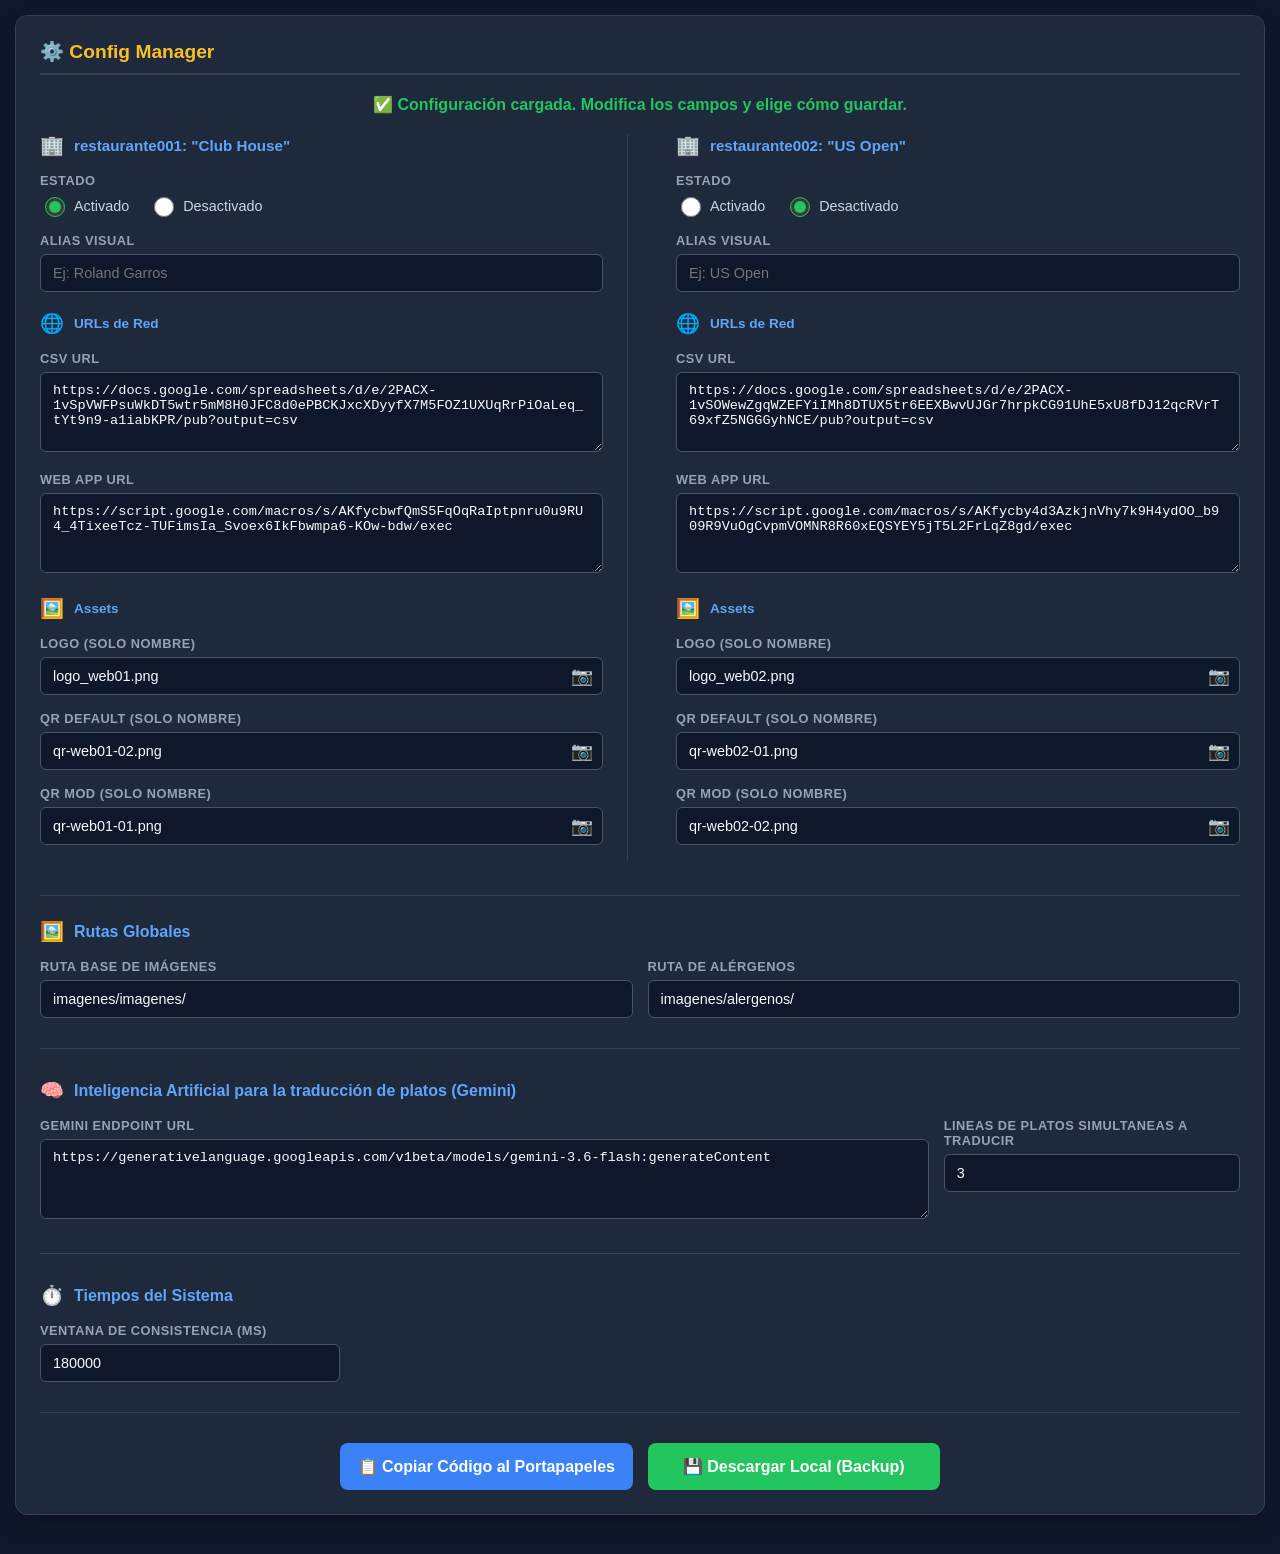
==== admin.html @ 68f18125 "Add files via upload" ====
<!DOCTYPE html>
<html lang="es">
<head>
    <meta charset="UTF-8">
    <meta name="viewport" content="width=device-width, initial-scale=1.0">
    <title>Config Manager - Web Editor Pro</title>
    <script src="https://cdn.tailwindcss.com"></script>
    <style>
        body { background-color: #0f172a; color: #f8fafc; font-family: 'Montserrat', sans-serif; padding: 15px; margin: 0; }
        .admin-card { background-color: #1e293b; border: 1px solid #334155; border-radius: 12px; padding: 24px; margin-bottom: 24px; box-shadow: 0 10px 25px -5px rgba(0, 0, 0, 0.3); }
        .admin-card h2 { font-size: 1.2rem; font-weight: 700; margin: 0 0 20px 0; color: #fbbf24; border-bottom: 2px solid #334155; padding-bottom: 10px; }
        .form-group { margin-bottom: 16px; }
        .form-label { display: block; font-size: 0.8rem; color: #94a3b8; margin-bottom: 6px; font-weight: 600; text-transform: uppercase; letter-spacing: 0.5px; }
        .form-input { width: 100%; background-color: #0f172a; border: 1px solid #475569; color: #f8fafc; border-radius: 6px; padding: 10px 12px; font-family: 'Montserrat', sans-serif; font-size: 0.9rem; outline: none; transition: border-color 0.2s; box-shadow: none; box-sizing: border-box; }
        .form-input:focus { border-color: #3b82f6; box-shadow: 0 0 0 2px rgba(59, 130, 246, 0.2); }
        .form-checkbox-wrapper { display: flex; align-items: center; gap: 10px; }
        .form-checkbox { width: 20px; height: 20px; accent-color: #22c55e; cursor: pointer; }
        .form-textarea { width: 100%; min-height: 80px; background-color: #0f172a; border: 1px solid #475569; color: #f8fafc; border-radius: 6px; padding: 10px 12px; font-family: ui-monospace, SFMono-Regular, Menlo, Monaco, Consolas, monospace; font-size: 0.85rem; resize: vertical; outline: none; box-sizing: border-box; }
        .form-textarea:focus { border-color: #3b82f6; box-shadow: 0 0 0 2px rgba(59, 130, 246, 0.2); }
        
        .btn-save { padding: 14px; background-color: #22c55e; color: white; border: none; border-radius: 8px; font-weight: 700; font-size: 1rem; cursor: pointer; transition: background-color 0.2s; }
        .btn-save:hover { background-color: #16a34a; }
        .btn-copy { padding: 14px; background-color: #3b82f6; color: white; border: none; border-radius: 8px; font-weight: 700; font-size: 1rem; cursor: pointer; transition: background-color 0.2s; }
        .btn-copy:hover { background-color: #2563eb; }

        .section-divider { border-top: 1px solid #334155; margin: 30px 0; }
        .section-title { font-size: 1rem; font-weight: 700; color: #60a5fa; margin-bottom: 16px; display: flex; align-items: center; gap: 10px; }
        .section-icon { font-size: 1.2rem; }

        .admin-grid { display: grid; grid-template-columns: 1fr 1fr; gap: 24px; }
        .admin-col-left { border-right: 1px solid #334155; padding-right: 24px; }
        .admin-col-right { padding-left: 24px; }
        .admin-full { grid-column: 1 / -1; border-top: 1px solid #334155; padding-top: 24px; margin-top: 10px; }
        
        @media (max-width: 768px) {
            .admin-grid { grid-template-columns: 1fr; }
            .admin-col-left, .admin-col-right { border: none; padding: 0; }
            .admin-full { padding-top: 10px; margin-top: 0; border-top: none; }
        }
        
        .radio-state-group { display: flex; gap: 20px; align-items: center; }
        .radio-state-label { color: #cbd5e1; cursor: pointer; display: flex; align-items: center; gap: 6px; font-size: 0.9rem; font-weight: 500; }

        /* Estilos para input con botón integrado a la derecha */
        .asset-input-wrapper { position: relative; width: 100%; }
        .asset-input-wrapper .form-input { padding-right: 42px; }
        .btn-preview-asset {
            position: absolute; right: 1px; top: 1px; bottom: 1px; width: 40px;
            background: transparent; border: none; color: #64748b; 
            cursor: pointer; border-radius: 0 6px 6px 0;
            display: flex; align-items: center; justify-content: center; 
            font-size: 1.1rem; transition: color 0.2s, background 0.2s;
        }
        .btn-preview-asset:hover { color: #f8fafc; background: rgba(255,255,255,0.05); }

        /* Estilos para el modal superficial de previsualización */
        .img-preview-overlay {
            position: fixed; top: 0; left: 0; width: 100%; height: 100%; 
            background: rgba(0, 0, 0, 0.7); z-index: 10000; 
            display: none; justify-content: center; align-items: center; 
            backdrop-filter: blur(4px);
        }
        .img-preview-box { 
            background: #1e293b; padding: 12px; border-radius: 12px; 
            max-width: 320px; max-height: 320px; width: 90%; 
            box-shadow: 0 25px 50px -12px rgba(0, 0, 0, 0.7); 
            position: relative; border: 1px solid #334155;
            display: flex; flex-direction: column; align-items: center; justify-content: center;
        }
        .img-preview-box img { 
            max-width: 100%; max-height: 280px; display: block; 
            border-radius: 6px; object-fit: contain;
        }
        .img-preview-error {
            color: #f87171; font-size: 0.85rem; text-align: center; 
            word-break: break-all; padding: 20px; display: none;
            font-family: ui-monospace, SFMono-Regular, Menlo, Monaco, Consolas, monospace;
        }
        .img-preview-close { 
            position: absolute; top: -10px; right: -10px; 
            background: #ef4444; color: white; border: 2px solid #0f172a;
            border-radius: 50%; width: 26px; height: 26px; 
            font-size: 14px; cursor: pointer; 
            display: flex; align-items: center; justify-content: center; 
            font-weight: bold; transition: background 0.2s;
        }
        .img-preview-close:hover { background: #dc2626; }
    </style>
</head>
<body>
    <div style="width: 100%; margin: 0 auto;">
        <div class="admin-card">
            <h2>⚙️ Config Manager</h2>
            <div id="status-admin" style="margin-bottom: 20px; text-align: center; font-weight: 600; color: #22c55e;">Cargando configuración actual...</div>
            
            <form id="config-form" style="display: none;">
                <div class="admin-grid">
                    <!-- COLUMNA IZQUIERDA: RESTAURANTE 001 -->
                    <div class="admin-col-left">
                        <div class="section-title"><span class="section-icon">🏢</span> <span id="title-rg" style="font-size: 0.95rem;">restaurante001</span></div>
                        
                        <div class="form-group">
                            <label class="form-label">Estado</label>
                            <div class="radio-state-group">
                                <label class="radio-state-label"><input type="radio" name="state-restaurante001" value="true" class="form-checkbox"> Activado</label>
                                <label class="radio-state-label"><input type="radio" name="state-restaurante001" value="false" class="form-checkbox"> Desactivado</label>
                            </div>
                        </div>

                        <div class="form-group">
                            <label class="form-label">Alias Visual</label>
                            <input type="text" id="cfg-alias-restaurante001" class="form-input" placeholder="Ej: Roland Garros">
                        </div>

                        <div class="section-title" style="margin-top:20px; font-size: 0.85rem;"><span class="section-icon">🌐</span> URLs de Red</div>
                        <div class="form-group">
                            <label class="form-label">CSV URL</label>
                            <textarea id="cfg-csv-restaurante001" class="form-textarea" rows="2"></textarea>
                        </div>
                        <div class="form-group">
                            <label class="form-label">Web App URL</label>
                            <textarea id="cfg-webapp-restaurante001" class="form-textarea" rows="2"></textarea>
                        </div>

                        <div class="section-title" style="margin-top:20px; font-size: 0.85rem;"><span class="section-icon">🖼️</span> Assets</div>
                        <div class="form-group">
                            <label class="form-label">Logo (Solo nombre)</label>
                            <div class="asset-input-wrapper">
                                <input type="text" id="cfg-logo-restaurante001" class="form-input" placeholder="Ej: logo_web01.png">
                                <button type="button" class="btn-preview-asset" onclick="previewAsset('cfg-logo-restaurante001')">📷</button>
                            </div>
                        </div>
                        <div class="form-group">
                            <label class="form-label">QR Default (Solo nombre)</label>
                            <div class="asset-input-wrapper">
                                <input type="text" id="cfg-qr-restaurante001-default" class="form-input" placeholder="Ej: qr-web01-02.png">
                                <button type="button" class="btn-preview-asset" onclick="previewAsset('cfg-qr-restaurante001-default')">📷</button>
                            </div>
                        </div>
                        <div class="form-group">
                            <label class="form-label">QR Mod (Solo nombre)</label>
                            <div class="asset-input-wrapper">
                                <input type="text" id="cfg-qr-restaurante001-mod" class="form-input" placeholder="Ej: qr-web01-01.png">
                                <button type="button" class="btn-preview-asset" onclick="previewAsset('cfg-qr-restaurante001-mod')">📷</button>
                            </div>
                        </div>
                    </div>

                    <!-- COLUMNA DERECHA: RESTAURANTE 002 -->
                    <div class="admin-col-right">
                        <div class="section-title"><span class="section-icon">🏢</span> <span id="title-usopen" style="font-size: 0.95rem;">restaurante002</span></div>
                        
                        <div class="form-group">
                            <label class="form-label">Estado</label>
                            <div class="radio-state-group">
                                <label class="radio-state-label"><input type="radio" name="state-restaurante002" value="true" class="form-checkbox"> Activado</label>
                                <label class="radio-state-label"><input type="radio" name="state-restaurante002" value="false" class="form-checkbox"> Desactivado</label>
                            </div>
                        </div>

                        <div class="form-group">
                            <label class="form-label">Alias Visual</label>
                            <input type="text" id="cfg-alias-restaurante002" class="form-input" placeholder="Ej: US Open">
                        </div>

                        <div class="section-title" style="margin-top:20px; font-size: 0.85rem;"><span class="section-icon">🌐</span> URLs de Red</div>
                        <div class="form-group">
                            <label class="form-label">CSV URL</label>
                            <textarea id="cfg-csv-restaurante002" class="form-textarea" rows="2"></textarea>
                        </div>
                        <div class="form-group">
                            <label class="form-label">Web App URL</label>
                            <textarea id="cfg-webapp-restaurante002" class="form-textarea" rows="2"></textarea>
                        </div>

                        <div class="section-title" style="margin-top:20px; font-size: 0.85rem;"><span class="section-icon">🖼️</span> Assets</div>
                        <div class="form-group">
                            <label class="form-label">Logo (Solo nombre)</label>
                            <div class="asset-input-wrapper">
                                <input type="text" id="cfg-logo-restaurante002" class="form-input" placeholder="Ej: logo_web02.png">
                                <button type="button" class="btn-preview-asset" onclick="previewAsset('cfg-logo-restaurante002')">📷</button>
                            </div>
                        </div>
                        <div class="form-group">
                            <label class="form-label">QR Default (Solo nombre)</label>
                            <div class="asset-input-wrapper">
                                <input type="text" id="cfg-qr-restaurante002-default" class="form-input" placeholder="Ej: qr-web02-01.png">
                                <button type="button" class="btn-preview-asset" onclick="previewAsset('cfg-qr-restaurante002-default')">📷</button>
                            </div>
                        </div>
                        <div class="form-group">
                            <label class="form-label">QR Mod (Solo nombre)</label>
                            <div class="asset-input-wrapper">
                                <input type="text" id="cfg-qr-restaurante002-mod" class="form-input" placeholder="Ej: qr-web02-02.png">
                                <button type="button" class="btn-preview-asset" onclick="previewAsset('cfg-qr-restaurante002-mod')">📷</button>
                            </div>
                        </div>
                    </div>

                    <!-- SECCIÓN INFERIOR CENTRADA: GLOBAL -->
                    <div class="admin-full">
                        <div class="section-title"><span class="section-icon">🖼️</span> Rutas Globales</div>
                        <div style="display: grid; grid-template-columns: 1fr 1fr; gap: 15px;">
                            <div class="form-group" style="margin-bottom: 0;">
                                <label class="form-label">Ruta Base de Imágenes</label>
                                <input type="text" id="cfg-path-imagenes" class="form-input" placeholder="Ej: imagenes/imagenes/">
                            </div>
                            <div class="form-group" style="margin-bottom: 0;">
                                <label class="form-label">Ruta de Alérgenos</label>
                                <input type="text" id="cfg-path-alergenos" class="form-input" placeholder="Ej: imagenes/alergenos/">
                            </div>
                        </div>

                        <div class="section-divider"></div>
                        <div class="section-title"><span class="section-icon">🧠</span> Inteligencia Artificial para la traducción de platos (Gemini)</div>
                        <div style="display: grid; grid-template-columns: 3fr 1fr; gap: 15px;">
                            <div class="form-group" style="margin-bottom: 0;">
                                <label class="form-label">Gemini Endpoint URL</label>
                                <textarea id="cfg-gemini-url" class="form-textarea" rows="2"></textarea>
                            </div>
                            <div class="form-group" style="margin-bottom: 0;">
                                <label class="form-label">Lineas de platos simultaneas a traducir</label>
                                <input type="number" id="cfg-lote-size" class="form-input" min="1" max="100" step="1">
                            </div>
                        </div>

                        <div class="section-divider"></div>
                        <div class="section-title"><span class="section-icon">⏱️</span> Tiempos del Sistema</div>
                        <div class="form-group" style="max-width: 300px;">
                            <label class="form-label">Ventana de Consistencia (ms)</label>
                            <input type="number" id="cfg-consistency-window" class="form-input" min="10000" max="600000" step="1000" placeholder="Ej: 180000">
                        </div>

                        <div class="section-divider"></div>
                        
                        <div style="display: grid; grid-template-columns: 1fr 1fr; gap: 15px; margin-top: 20px; max-width: 600px; margin-left: auto; margin-right: auto;">
                            <button type="button" class="btn-copy" onclick="handleCopyAdmin()">📋 Copiar Código al Portapapeles</button>
                            <button type="button" class="btn-save" onclick="handleSaveAdmin()">💾 Descargar Local (Backup)</button>
                        </div>
                    </div>
                </div>
            </form>
        </div>
    </div>

    <!-- Modal superficial para previsualizar imágenes -->
    <div id="img-preview-overlay" class="img-preview-overlay" onclick="closePreview()">
        <div class="img-preview-box" onclick="event.stopPropagation()">
            <button class="img-preview-close" onclick="closePreview()">✕</button>
            <img id="img-preview-src" src="" alt="Preview">
            <div id="img-preview-error" class="img-preview-error"></div>
        </div>
    </div>

    <!-- Inyección directa de config.js -->
    <script src="config.js"></script>

    <script>
        const CONFIG_MAP = [
            { id: 'cfg-alias-restaurante001', key: 'MODOS_ALIAS.restaurante001', type: 'string' },
            { id: 'cfg-alias-restaurante002', key: 'MODOS_ALIAS.restaurante002', type: 'string' },
            { id: 'cfg-csv-restaurante001', key: 'CSV_URL_RESTAURANTE001', type: 'string' },
            { id: 'cfg-webapp-restaurante001', key: 'WEB_APP_URL_RESTAURANTE001', type: 'string' },
            { id: 'cfg-csv-restaurante002', key: 'CSV_URL_RESTAURANTE002', type: 'string' },
            { id: 'cfg-webapp-restaurante002', key: 'WEB_APP_URL_RESTAURANTE002', type: 'string' },
            { id: 'cfg-gemini-url', key: 'GEMINI_ENDPOINT_URL', type: 'string' },
            { id: 'cfg-lote-size', key: 'TRADUCCION_TAMANO_LOTE', type: 'number' },
            { id: 'cfg-path-imagenes', key: 'PATH_IMAGENES', type: 'string' },
            { id: 'cfg-path-alergenos', key: 'PATH_ALERGENOS', type: 'string' },
            { id: 'cfg-logo-restaurante001', key: 'LOGO_RESTAURANTE001', type: 'string' },
            { id: 'cfg-logo-restaurante002', key: 'LOGO_RESTAURANTE002', type: 'string' },
            { id: 'cfg-qr-restaurante001-default', key: 'QR_RESTAURANTE001_DEFAULT', type: 'string' },
            { id: 'cfg-qr-restaurante001-mod', key: 'QR_RESTAURANTE001_MOD', type: 'string' },
            { id: 'cfg-qr-restaurante002-default', key: 'QR_RESTAURANTE002_DEFAULT', type: 'string' },
            { id: 'cfg-qr-restaurante002-mod', key: 'QR_RESTAURANTE002_MOD', type: 'string' },
            { id: 'cfg-consistency-window', key: 'CONSISTENCY_WINDOW_MS', type: 'number' }
        ];

        let configSnapshot = {};

        function cleanAssetName(fullString, basePath) {
            if (!fullString) return "";
            let clean = fullString.trim();
            if (basePath && clean.startsWith(basePath)) {
                clean = clean.substring(basePath.length);
            }
            return clean;
        }

        // Función para abrir el modal superficial de preview
        function previewAsset(inputId) {
            const inputEl = document.getElementById(inputId);
            const pathBaseEl = document.getElementById('cfg-path-imagenes');
            const overlay = document.getElementById('img-preview-overlay');
            const previewImg = document.getElementById('img-preview-src');
            const errorTxt = document.getElementById('img-preview-error');
            
            if (!inputEl || !pathBaseEl || !overlay || !previewImg) return;
            
            const filename = inputEl.value.trim();
            const basePath = pathBaseEl.value.trim();
            
            if (!filename) return;
            
            const fullPath = basePath + filename;
            
            // Resetear estado visual
            previewImg.style.display = 'none';
            if (errorTxt) errorTxt.style.display = 'none';
            
            // Control de carga y errores
            previewImg.onload = function() {
                previewImg.style.display = 'block';
                if (errorTxt) errorTxt.style.display = 'none';
            };
            previewImg.onerror = function() {
                previewImg.style.display = 'none';
                if (errorTxt) {
                    errorTxt.innerText = "No se encontró la imagen:\n" + fullPath;
                    errorTxt.style.display = 'block';
                }
            };
            
            previewImg.src = fullPath;
            overlay.style.display = 'flex';
        }

        // Función para cerrar el modal
        function closePreview() {
            const overlay = document.getElementById('img-preview-overlay');
            if (overlay) overlay.style.display = 'none';
        }

        function initAdmin() {
            const statusDiv = document.getElementById('status-admin');
            const form = document.getElementById('config-form');
            
            if (!form) {
                if (statusDiv) statusDiv.innerText = "❌ Error crítico: No se encontró el formulario.";
                return;
            }

            try {
                if (typeof RESTAURANTES_CONFIG === 'undefined') throw new Error("No se encontró la variable RESTAURANTES_CONFIG. ¿Está roto el archivo config.js?");
                
                const restConfig = {
                    restaurante001: { enabled: RESTAURANTES_CONFIG.restaurante001.enabled },
                    restaurante002: { enabled: RESTAURANTES_CONFIG.restaurante002.enabled }
                };
                configSnapshot['RESTAURANTES_CONFIG'] = restConfig;
                
                const rgRadioOn = document.querySelector('input[name="state-restaurante001"][value="true"]');
                const rgRadioOff = document.querySelector('input[name="state-restaurante001"][value="false"]');
                if (rgRadioOn) rgRadioOn.checked = restConfig.restaurante001.enabled;
                if (rgRadioOff) rgRadioOff.checked = !restConfig.restaurante001.enabled;

                const usRadioOn = document.querySelector('input[name="state-restaurante002"][value="true"]');
                const usRadioOff = document.querySelector('input[name="state-restaurante002"][value="false"]');
                if (usRadioOn) usRadioOn.checked = restConfig.restaurante002.enabled;
                if (usRadioOff) usRadioOff.checked = !restConfig.restaurante002.enabled;

                configSnapshot['MODOS_ALIAS'] = { ...MODOS_ALIAS };

                configSnapshot['CSV_URL_RESTAURANTE001'] = CSV_URL_RESTAURANTE001;
                configSnapshot['CSV_URL_RESTAURANTE002'] = CSV_URL_RESTAURANTE002;
                configSnapshot['WEB_APP_URL_RESTAURANTE001'] = WEB_APP_URL_RESTAURANTE001;
                configSnapshot['WEB_APP_URL_RESTAURANTE002'] = WEB_APP_URL_RESTAURANTE002;

                configSnapshot['GEMINI_ENDPOINT_URL'] = GEMINI_ENDPOINT_URL;
                configSnapshot['TRADUCCION_TAMANO_LOTE'] = TRADUCCION_TAMANO_LOTE;

                configSnapshot['PATH_IMAGENES'] = PATH_IMAGENES;
                configSnapshot['PATH_ALERGENOS'] = PATH_ALERGENOS;
                
                configSnapshot['LOGO_RESTAURANTE001'] = cleanAssetName(LOGO_RESTAURANTE001, PATH_IMAGENES);
                configSnapshot['LOGO_RESTAURANTE002'] = cleanAssetName(LOGO_RESTAURANTE002, PATH_IMAGENES);
                configSnapshot['QR_RESTAURANTE001_DEFAULT'] = cleanAssetName(QR_RESTAURANTE001_DEFAULT, PATH_IMAGENES);
                configSnapshot['QR_RESTAURANTE001_MOD'] = cleanAssetName(QR_RESTAURANTE001_MOD, PATH_IMAGENES);
                configSnapshot['QR_RESTAURANTE002_DEFAULT'] = cleanAssetName(QR_RESTAURANTE002_DEFAULT, PATH_IMAGENES);
                configSnapshot['QR_RESTAURANTE002_MOD'] = cleanAssetName(QR_RESTAURANTE002_MOD, PATH_IMAGENES);

                configSnapshot['CONSISTENCY_WINDOW_MS'] = CONSISTENCY_WINDOW_MS;

                CONFIG_MAP.forEach(item => {
                    const el = document.getElementById(item.id);
                    if (el) {
                        if (item.type === 'number') {
                            el.value = configSnapshot[item.key];
                        } else if (item.type === 'string') {
                            el.value = configSnapshot[item.key] || "";
                        }
                    }
                });

                const aliasRG = configSnapshot['MODOS_ALIAS'].restaurante001 || 'Sin Alias';
                const aliasUS = configSnapshot['MODOS_ALIAS'].restaurante002 || 'Sin Alias';
                
                const titleRG = document.getElementById('title-rg');
                if (titleRG) titleRG.innerText = `restaurante001: "${aliasRG}"`;
                
                const titleUS = document.getElementById('title-usopen');
                if (titleUS) titleUS.innerText = `restaurante002: "${aliasUS}"`;

                if (statusDiv) statusDiv.innerText = "✅ Configuración cargada. Modifica los campos y elige cómo guardar.";
                if (form) form.style.display = 'block';
            } catch (err) {
                console.error("[Admin] Error cargando config.js:", err);
                if (statusDiv) statusDiv.innerText = "❌ Error al leer config.js: " + err.message;
            }
        }

        function generateConfigCode() {
            CONFIG_MAP.forEach(item => {
                const el = document.getElementById(item.id);
                if (!el) return;
                if (item.type === 'number') configSnapshot[item.key] = parseFloat(el.value) || 0;
                else if (item.type === 'string') configSnapshot[item.key] = el.value;
            });

            const rgRadio = document.querySelector('input[name="state-restaurante001"]:checked');
            configSnapshot['RESTAURANTES_CONFIG'].restaurante001.enabled = (rgRadio && rgRadio.value === 'true');

            const usRadio = document.querySelector('input[name="state-restaurante002"]:checked');
            configSnapshot['RESTAURANTES_CONFIG'].restaurante002.enabled = (usRadio && usRadio.value === 'true');

            const pathBase = configSnapshot['PATH_IMAGENES'] || '';

            let output = `// --- config.js ---\n`;
            output += `// NUEVO: Registro de versión del archivo\n`;
            output += `window.APP_VERSIONS = window.APP_VERSIONS || {};\n`;
            output += `window.APP_VERSIONS.config = '3.0.0'; // Incrementado por modificación desde Admin Tool\n\n\n`;

            output += `// =====================================================================\n`;
            output += `// NUEVO: SISTEMA DE ENABLE/DISABLE DE RESTAURANTES (Desacoplamiento Visual)\n`;
            output += `// Activo: { enabled: true } - Desactivado: { enabled: false }\n`;
            output += `const RESTAURANTES_CONFIG = ${JSON.stringify(configSnapshot['RESTAURANTES_CONFIG'], null, 4)};\n\n`;
            output += `// NUEVO: Exposición global para que index.html pueda ocultar las pestañas\n`;
            output += `window.RESTAURANTES_CONFIG = RESTAURANTES_CONFIG;\n\n`;
            output += `// NUEVO: Función para comprobar si un restaurante está habilitado en la web antes de cargarlo\n`;
            output += `function isRestauranteA(modoInterno) {\n`;
            output += `    if (!modoInterno) return false;\n`;
            output += `    const config = RESTAURANTES_CONFIG[modoInterno];\n`;
            output += `    return config ? config.enabled : false;\n`;
            output += `}\n\n`;

            output += `// =====================================================================\n`;
            output += `// NUEVO: SISTEMA DE ALIAS DE MARCA (Desacoplamiento Visual)\n`;
            output += `const MODOS_ALIAS = ${JSON.stringify(configSnapshot['MODOS_ALIAS'], null, 4)};\n\n`;
            output += `// NUEVO: Función helper para obtener el nombre visual seguro\n`;
            output += `function getModoAlias(modoInterno) {\n`;
            output += `    if (typeof modoInterno === 'undefined' || modoInterno === null) return '';\n`;
            output += `    return MODOS_ALIAS[modoInterno] || modoInterno;\n`;
            output += `}\n\n`;

            output += `// =====================================================================\n`;
            output += `// CONFIGURACIÓN DE REDES (Google Sheets & Web Apps)\n\n`;
            output += `// CONFIGURACION restaurante001\n`;
            output += `const CSV_URL_RESTAURANTE001 = '${configSnapshot['CSV_URL_RESTAURANTE001']}';\n`;
            output += `const WEB_APP_URL_RESTAURANTE001 = '${configSnapshot['WEB_APP_URL_RESTAURANTE001']}';\n\n`;
            output += `// CONFIGURACION restaurante002\n`;
            output += `const CSV_URL_RESTAURANTE002 = '${configSnapshot['CSV_URL_RESTAURANTE002']}';\n`;
            output += `const WEB_APP_URL_RESTAURANTE002 = '${configSnapshot['WEB_APP_URL_RESTAURANTE002']}';\n\n`;
            output += `// MODIFICADO: Función auxiliar pura. Recibe el modo explícitamente.\n`;
            output += `function getWebAppUrl(modo) {\n`;
            output += `    if (modo === 'restaurante002') {\n`;
            output += `        return WEB_APP_URL_RESTAURANTE002;\n`;
            output += `    }\n`;
            output += `    return WEB_APP_URL_RESTAURANTE001;\n`;
            output += `}\n\n`;
            output += `// MODIFICADO: Función auxiliar pura. Recibe el modo explícitamente.\n`;
            output += `function getCsvUrl(modo) {\n`;
            output += `    if (modo === 'restaurante002') {\n`;
            output += `        return CSV_URL_RESTAURANTE002;\n`;
            output += `    }\n`;
            output += `    return CSV_URL_RESTAURANTE001;\n`;
            output += `}\n\n`;

            output += `// =====================================================================\n`;
            output += `// NUEVO: CONFIGURACIÓN DE INTELIGENCIA ARTIFICIAL (Gemini)\n`;
            output += `// NUEVO: Endpoint centralizado del modelo de IA. \n`;
            output += `const GEMINI_ENDPOINT_URL = "${configSnapshot['GEMINI_ENDPOINT_URL']}";\n\n`;
            output += `// NUEVO: Cantidad de filas que se envían en cada petición a la IA durante la traducción masiva.\n`;
            output += `const TRADUCCION_TAMANO_LOTE = ${configSnapshot['TRADUCCION_TAMANO_LOTE']};\n\n`;

            output += `// =====================================================================\n`;
            output += `// NUEVO: CONFIGURACIÓN CENTRALIZADA DE ASSETS (Rutas e Imágenes)\n`;
            output += `// NUEVO: Path base general para imágenes y recursos estáticos\n`;
            output += `const PATH_IMAGENES = '${configSnapshot['PATH_IMAGENES']}';\n`;
            output += `// MODIFICADO: Path específico para los iconos de alérgenos\n`;
            output += `const PATH_ALERGENOS = '${configSnapshot['PATH_ALERGENOS']}';\n\n`;
            output += `// Logos Principales (Header del Editor)\n`;
            output += `// NOTA: El nombre físico de la variable se mantiene LOGO_RESTAURANTE001 para no tener que renombrar archivos físicos\n`;
            output += `const LOGO_RESTAURANTE001 = PATH_IMAGENES + '${cleanAssetName(configSnapshot['LOGO_RESTAURANTE001'], pathBase)}';\n`;
            output += `const LOGO_RESTAURANTE002 = PATH_IMAGENES + '${cleanAssetName(configSnapshot['LOGO_RESTAURANTE002'], pathBase)}';\n\n`;
            output += `// Códigos QR restaurante001\n`;
            output += `const QR_RESTAURANTE001_DEFAULT = PATH_IMAGENES + '${cleanAssetName(configSnapshot['QR_RESTAURANTE001_DEFAULT'], pathBase)}';\n`;
            output += `const QR_RESTAURANTE001_MOD = PATH_IMAGENES + '${cleanAssetName(configSnapshot['QR_RESTAURANTE001_MOD'], pathBase)}';\n\n`;
            output += `// Códigos QR restaurante002\n`;
            output += `const QR_RESTAURANTE002_DEFAULT = PATH_IMAGENES + '${cleanAssetName(configSnapshot['QR_RESTAURANTE002_DEFAULT'], pathBase)}';\n`;
            output += `const QR_RESTAURANTE002_MOD = PATH_IMAGENES + '${cleanAssetName(configSnapshot['QR_RESTAURANTE002_MOD'], pathBase)}';\n\n`;

            output += `// =====================================================================\n`;
            output += `// NUEVO: CONFIGURACIÓN DE TIEMPOS DEL SISTEMA\n`;
            output += `// Ventana de tiempo en milisegundos donde el sistema asume que Google Sheets \n`;
            output += `// podría estar desactualizado tras un guardado (Client-Side Optimistic Lock)\n`;
            output += `const CONSISTENCY_WINDOW_MS = ${configSnapshot['CONSISTENCY_WINDOW_MS']};\n`;

            return output;
        }

        function handleSaveAdmin() {
            const statusDiv = document.getElementById('status-admin');
            try {
                const output = generateConfigCode();
                const blob = new Blob([output], { type: 'application/javascript' });
                const url = URL.createObjectURL(blob);
                const a = document.createElement('a');
                if (a) {
                    a.href = url;
                    a.download = 'config.js';
                    document.body.appendChild(a);
                    a.click();
                    document.body.removeChild(a);
                }
                URL.revokeObjectURL(url);
                if (statusDiv) statusDiv.innerText = "✅ ¡Descarga completada! Reemplaza el archivo config.js en tu proyecto.";
            } catch (err) {
                console.error("[Admin] Error generando archivo:", err);
                if (statusDiv) statusDiv.innerText = "❌ Error al generar el archivo. Revisa la consola.";
            }
        }

        function handleCopyAdmin() {
            const statusDiv = document.getElementById('status-admin');
            try {
                const output = generateConfigCode();
                navigator.clipboard.writeText(output).then(() => {
                    if (statusDiv) statusDiv.innerText = "✅ ¡Código copiado al portapapeles!";
                }).catch(err => {
                    const textarea = document.createElement('textarea');
                    if (textarea) {
                        textarea.value = output;
                        textarea.style.position = "fixed";
                        textarea.style.left = "-999999px";
                        document.body.appendChild(textarea);
                        textarea.select();
                        try {
                            document.execCommand('copy');
                            if (statusDiv) statusDiv.innerText = "✅ ¡Código copiado al portapapeles (Fallback)!";
                        } catch (e) {
                            if (statusDiv) statusDiv.innerText = "❌ Tu navegador bloqueó el acceso al portapapeles.";
                        }
                        document.body.removeChild(textarea);
                    }
                });
            } catch (err) {
                console.error("[Admin] Error copiando:", err);
                if (statusDiv) statusDiv.innerText = "❌ Error al copiar el código.";
            }
        }

        window.onload = initAdmin;
    </script>
</body>
</html>
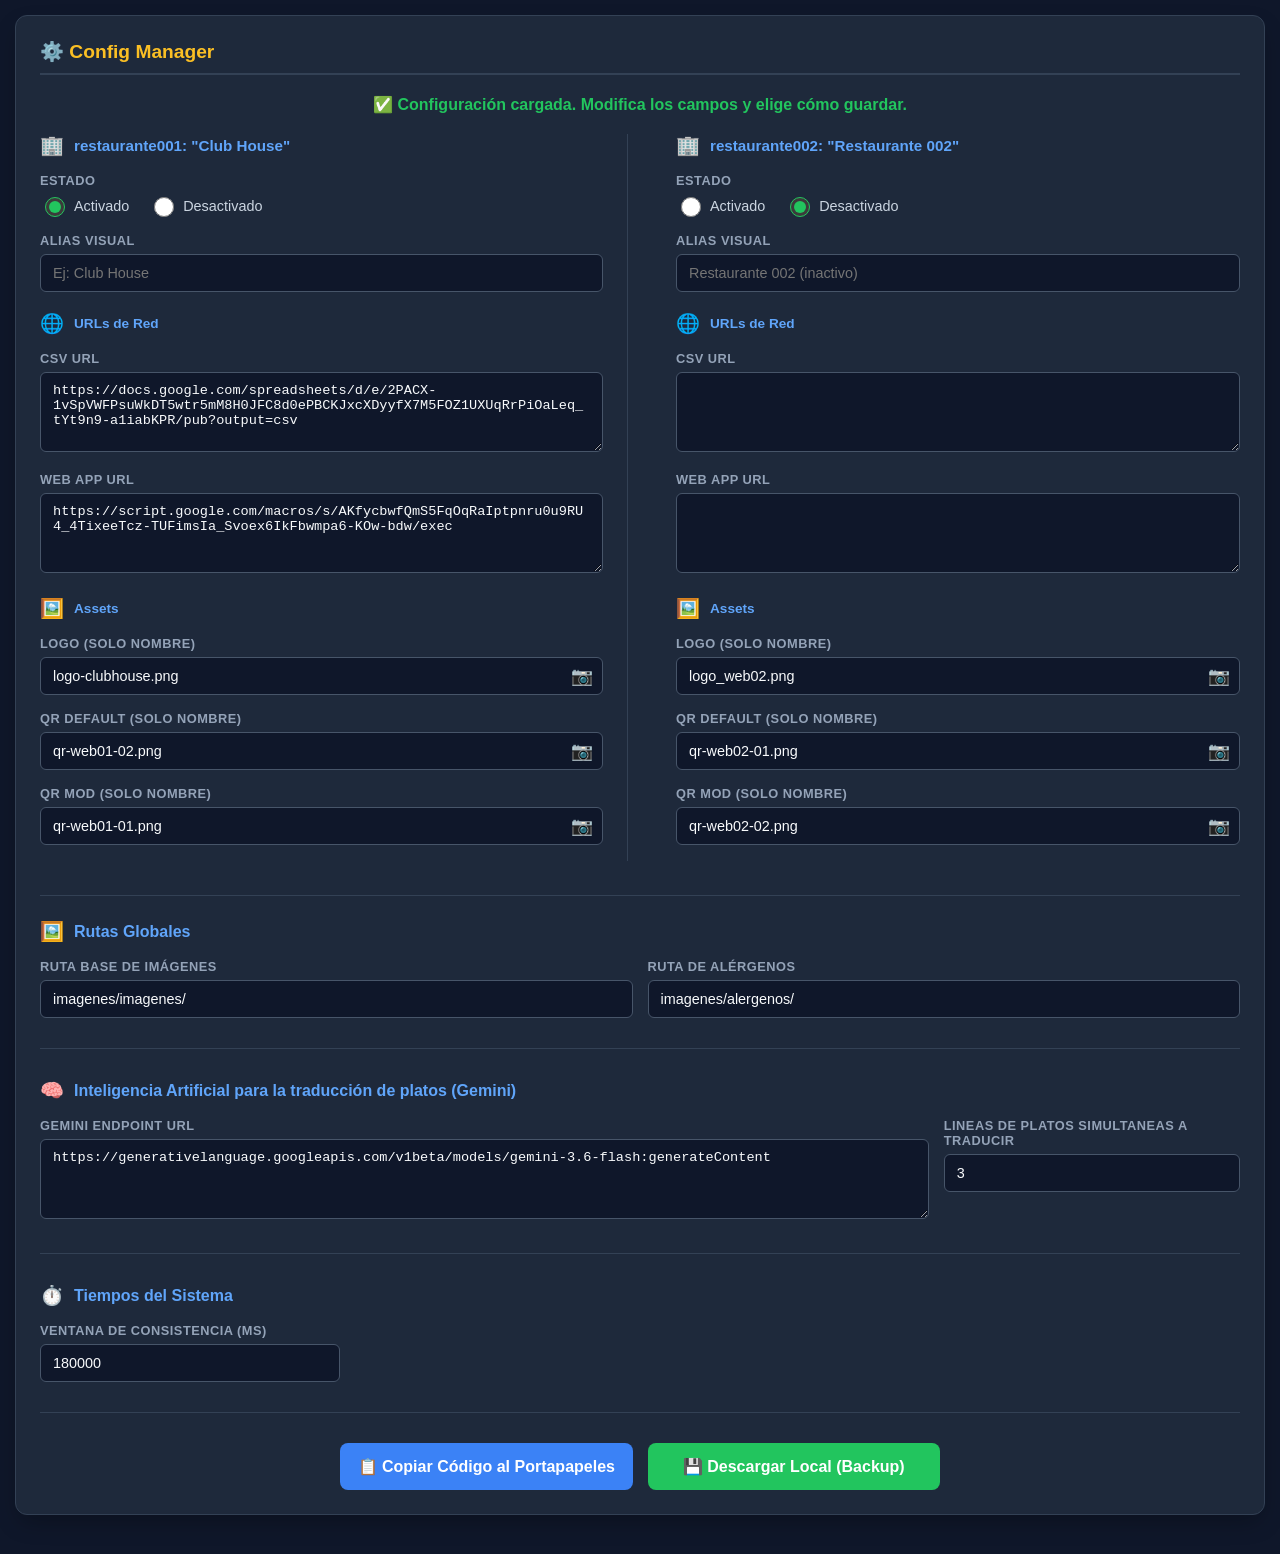
==== commit 0a48925a: "Add files via upload" ====
--- a/admin.html
+++ b/admin.html
@@ -4,6 +4,7 @@
     <meta charset="UTF-8">
     <meta name="viewport" content="width=device-width, initial-scale=1.0">
     <title>Config Manager - Web Editor Pro</title>
+    <link rel="icon" type="image/x-icon" href="favicon.ico">
     <script src="https://cdn.tailwindcss.com"></script>
     <style>
         body { background-color: #0f172a; color: #f8fafc; font-family: 'Montserrat', sans-serif; padding: 15px; margin: 0; }
@@ -109,7 +110,7 @@
 
                         <div class="form-group">
                             <label class="form-label">Alias Visual</label>
-                            <input type="text" id="cfg-alias-restaurante001" class="form-input" placeholder="Ej: Roland Garros">
+                            <input type="text" id="cfg-alias-restaurante001" class="form-input" placeholder="Ej: Club House">
                         </div>
 
                         <div class="section-title" style="margin-top:20px; font-size: 0.85rem;"><span class="section-icon">🌐</span> URLs de Red</div>
@@ -160,7 +161,7 @@
 
                         <div class="form-group">
                             <label class="form-label">Alias Visual</label>
-                            <input type="text" id="cfg-alias-restaurante002" class="form-input" placeholder="Ej: US Open">
+                            <input type="text" id="cfg-alias-restaurante002" class="form-input" placeholder="Restaurante 002 (inactivo)">
                         </div>
 
                         <div class="section-title" style="margin-top:20px; font-size: 0.85rem;"><span class="section-icon">🌐</span> URLs de Red</div>
